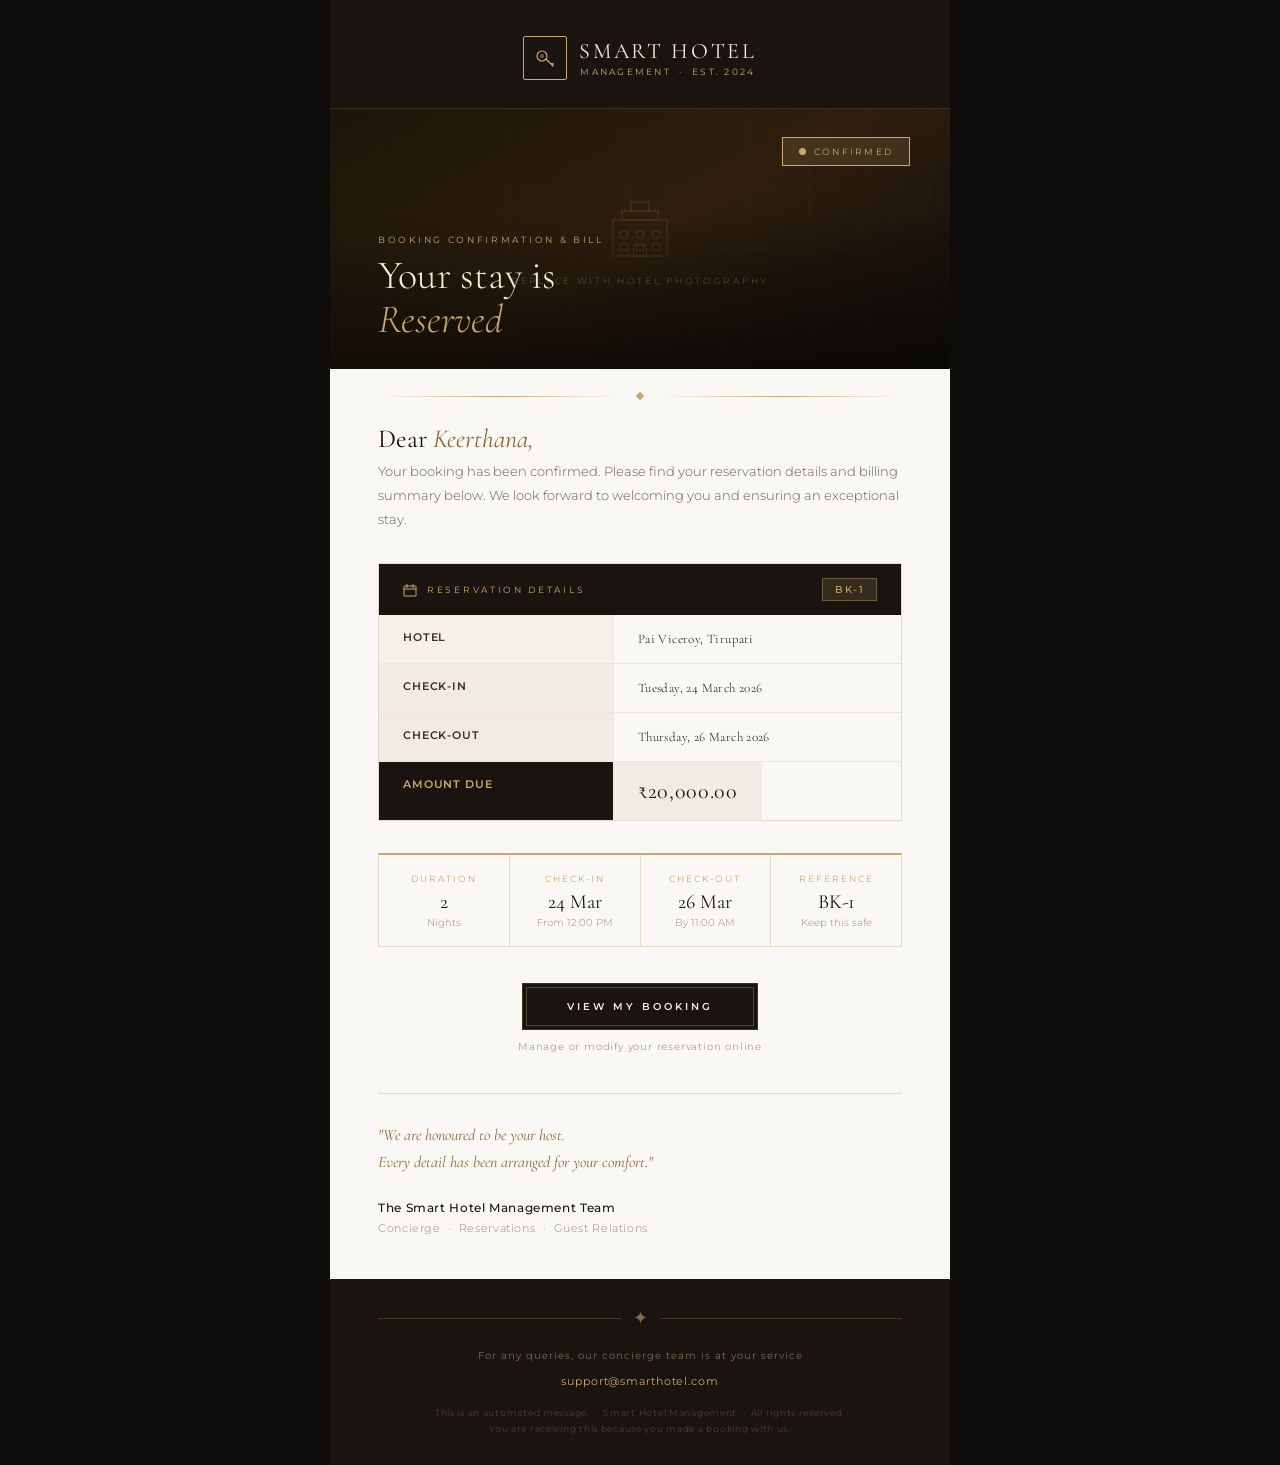
==== smart_hotel_booking_confirmation.html @ 5f77f070 "Initial commit: smart hotel management project" ====
<!DOCTYPE html>
<html lang="en">
<head>
  <meta charset="UTF-8" />
  <meta name="viewport" content="width=device-width, initial-scale=1.0"/>
  <title>Booking Confirmation – Smart Hotel</title>
  <link href="https://fonts.googleapis.com/css2?family=Cormorant+Garamond:ital,wght@0,300;0,400;0,600;1,300;1,400&family=Montserrat:wght@300;400;500;600&display=swap" rel="stylesheet"/>
  <style>
    * { margin: 0; padding: 0; box-sizing: border-box; }

    body {
      background-color: #0e0c0a;
      font-family: 'Montserrat', sans-serif;
      -webkit-font-smoothing: antialiased;
    }

    .email-wrapper {
      max-width: 620px;
      margin: 0 auto;
      background-color: #faf8f4;
    }

    /* ── HEADER ── */
    .header {
      background-color: #1a1410;
      padding: 36px 48px 28px;
      text-align: center;
      border-bottom: 1px solid #3a2f22;
    }

    .logo-container {
      display: inline-flex;
      align-items: center;
      gap: 12px;
    }

    .logo-icon {
      width: 44px; height: 44px;
      border: 1.5px solid #c9a96e;
      border-radius: 2px;
      display: flex; align-items: center; justify-content: center;
    }

    .logo-name {
      font-family: 'Cormorant Garamond', serif;
      font-size: 22px; font-weight: 400;
      color: #f5edd8; letter-spacing: 0.12em;
      text-transform: uppercase; line-height: 1;
    }

    .logo-tagline {
      font-size: 9px; letter-spacing: 0.25em;
      color: #c9a96e; text-transform: uppercase; margin-top: 4px;
    }

    /* ── HERO ── */
    .hero {
      position: relative; height: 260px; overflow: hidden;
    }

    .hero-bg {
      width: 100%; height: 100%;
      background: linear-gradient(150deg, #1c1508 0%, #2e1f0e 50%, #0e0c0a 100%);
      position: relative;
    }

    .hero-bg::before {
      content: '';
      position: absolute; inset: 0;
      background-image:
        repeating-linear-gradient(0deg, transparent, transparent 59px, rgba(201,169,110,0.06) 60px),
        repeating-linear-gradient(90deg, transparent, transparent 59px, rgba(201,169,110,0.06) 60px);
    }

    .hero-overlay {
      position: absolute; inset: 0;
      background: linear-gradient(to top, rgba(10,8,5,0.8) 0%, transparent 60%);
    }

    .hero-image-placeholder {
      position: absolute; inset: 0;
      display: flex; flex-direction: column;
      align-items: center; justify-content: center; gap: 10px;
    }

    .hero-image-label {
      font-size: 9px; letter-spacing: 0.3em;
      color: #c9a96e; text-transform: uppercase; opacity: 0.5;
    }

    /* Success badge */
    .hero-badge {
      position: absolute;
      top: 28px; right: 40px;
      background: rgba(201,169,110,0.15);
      border: 1px solid #c9a96e;
      padding: 8px 16px;
      display: flex; align-items: center; gap: 8px;
    }

    .badge-dot {
      width: 7px; height: 7px;
      background: #c9a96e; border-radius: 50%;
    }

    .badge-text {
      font-size: 9px; letter-spacing: 0.25em;
      color: #c9a96e; text-transform: uppercase;
    }

    .hero-content {
      position: absolute;
      bottom: 28px; left: 48px; right: 48px;
    }

    .hero-eyebrow {
      font-size: 9px; letter-spacing: 0.3em;
      color: #c9a96e; text-transform: uppercase; margin-bottom: 8px;
    }

    .hero-title {
      font-family: 'Cormorant Garamond', serif;
      font-size: 40px; font-weight: 300;
      color: #f5edd8; line-height: 1.1;
    }

    .hero-title em { font-style: italic; color: #c9a96e; }

    /* ── GOLD RULE ── */
    .gold-rule {
      display: flex; align-items: center;
      padding: 24px 48px; background: #faf8f4;
    }

    .gold-rule::before, .gold-rule::after {
      content: ''; flex: 1; height: 1px;
      background: linear-gradient(to right, transparent, #c9a96e, transparent);
    }

    .gold-rule-diamond {
      width: 6px; height: 6px;
      background: #c9a96e; transform: rotate(45deg); margin: 0 16px;
    }

    /* ── BODY ── */
    .body-content {
      background: #faf8f4;
      padding: 0 48px 40px;
    }

    .salutation {
      font-family: 'Cormorant Garamond', serif;
      font-size: 26px; font-weight: 400; color: #1a1410; margin-bottom: 6px;
    }

    .salutation span { font-style: italic; color: #8b6a3e; }

    .intro-text {
      font-size: 12.5px; font-weight: 300;
      color: #6b5b4e; line-height: 1.9; margin-bottom: 32px;
    }

    /* ── BOOKING DETAILS CARD ── */
    .booking-card {
      border: 1px solid #e2d9c8;
      margin-bottom: 32px;
      overflow: hidden;
    }

    .booking-card-header {
      background: #1a1410;
      padding: 14px 24px;
      display: flex; align-items: center; gap: 10px;
    }

    .booking-card-header-title {
      font-size: 9px; letter-spacing: 0.3em;
      color: #c9a96e; text-transform: uppercase;
    }

    .booking-ref-badge {
      margin-left: auto;
      background: rgba(201,169,110,0.15);
      border: 1px solid rgba(201,169,110,0.4);
      padding: 4px 12px;
      font-size: 10px; letter-spacing: 0.15em;
      color: #c9a96e; font-weight: 500;
    }

    .booking-row {
      display: flex;
      border-bottom: 1px solid #ede7da;
    }

    .booking-row:last-child { border-bottom: none; }

    .booking-label {
      width: 45%;
      padding: 16px 24px;
      font-size: 10.5px; font-weight: 600;
      color: #3a2f22; letter-spacing: 0.08em;
      text-transform: uppercase;
      border-right: 1px solid #ede7da;
      background: #f5f0e8;
    }

    .booking-value {
      padding: 16px 24px;
      font-size: 13px; font-weight: 300;
      color: #1a1410;
      font-family: 'Cormorant Garamond', serif;
      letter-spacing: 0.03em;
      display: flex; align-items: center;
    }

    /* Date row special styling */
    .date-range-row {
      background: #faf8f4;
    }

    .date-range-row .booking-label { background: #f0ece3; }

    /* Total row */
    .total-row .booking-label {
      background: #1a1410;
      color: #c9a96e;
    }

    .total-row .booking-value {
      background: #f0ece3;
      font-family: 'Cormorant Garamond', serif;
      font-size: 22px; font-weight: 400;
      color: #1a1410;
    }

    /* ── STAY SUMMARY STRIP ── */
    .stay-strip {
      display: flex;
      border: 1px solid #e2d9c8;
      border-top: 2px solid #c9a96e;
      margin-bottom: 36px;
    }

    .stay-item {
      flex: 1;
      padding: 18px 16px;
      text-align: center;
      border-right: 1px solid #e2d9c8;
    }

    .stay-item:last-child { border-right: none; }

    .stay-item-label {
      font-size: 9px; letter-spacing: 0.22em;
      color: #c9a96e; text-transform: uppercase;
      margin-bottom: 6px;
    }

    .stay-item-value {
      font-family: 'Cormorant Garamond', serif;
      font-size: 20px; font-weight: 400; color: #1a1410;
    }

    .stay-item-sub {
      font-size: 9.5px; color: #9a8878;
      margin-top: 3px; font-weight: 300;
    }

    /* ── CTA ── */
    .cta-section { text-align: center; margin-bottom: 40px; }

    .cta-button {
      display: inline-block;
      background: #1a1410; color: #f5edd8;
      font-family: 'Montserrat', sans-serif;
      font-size: 10px; font-weight: 600;
      letter-spacing: 0.3em; text-transform: uppercase;
      padding: 16px 44px; text-decoration: none;
      border: 1px solid #3a2f22; position: relative;
    }

    .cta-button::before {
      content: ''; position: absolute; inset: 3px;
      border: 1px solid rgba(201,169,110,0.35);
    }

    .cta-sub {
      margin-top: 10px; font-size: 10px;
      color: #b0a090; letter-spacing: 0.08em;
    }

    /* ── CLOSING ── */
    .closing {
      border-top: 1px solid #e2d9c8; padding-top: 28px;
    }

    .closing-text {
      font-family: 'Cormorant Garamond', serif;
      font-size: 16px; font-style: italic;
      color: #8b6a3e; margin-bottom: 20px; line-height: 1.7;
    }

    .signature {
      font-size: 10.5px; color: #9a8878;
      font-weight: 300; letter-spacing: 0.06em; line-height: 1.8;
    }

    .signature strong {
      color: #1a1410; font-weight: 500;
      display: block; font-size: 12px; margin-bottom: 2px;
    }

    /* ── FOOTER ── */
    .footer {
      background: #1a1410; padding: 28px 48px; text-align: center;
    }

    .footer-divider {
      display: flex; align-items: center; margin-bottom: 20px;
    }

    .footer-divider::before, .footer-divider::after {
      content: ''; flex: 1; height: 1px;
      background: rgba(201,169,110,0.25);
    }

    .footer-ornament {
      font-family: 'Cormorant Garamond', serif;
      color: #c9a96e; font-size: 18px; margin: 0 12px; opacity: 0.6;
    }

    .footer-support {
      font-size: 10px; color: #7a6a5a;
      letter-spacing: 0.1em; margin-bottom: 8px;
    }

    .footer-email {
      font-size: 11px; color: #c9a96e;
      letter-spacing: 0.08em; text-decoration: none;
    }

    .footer-legal {
      margin-top: 16px; font-size: 9px;
      color: #4a3f35; letter-spacing: 0.08em; line-height: 1.8;
    }
  </style>
</head>
<body>
<div class="email-wrapper">

  <!-- HEADER -->
  <div class="header">
    <div class="logo-container">
      <div class="logo-icon">
        <svg width="22" height="22" viewBox="0 0 22 22" fill="none" xmlns="http://www.w3.org/2000/svg">
          <circle cx="8" cy="9" r="5" stroke="#c9a96e" stroke-width="1.2"/>
          <circle cx="8" cy="9" r="2" fill="#c9a96e" opacity="0.5"/>
          <path d="M12 12L19 19M19 19L16.5 16.5M19 19V16.5H16.5" stroke="#c9a96e" stroke-width="1.2" stroke-linecap="round" stroke-linejoin="round"/>
        </svg>
      </div>
      <div class="logo-text">
        <div class="logo-name">Smart Hotel</div>
        <div class="logo-tagline">Management &nbsp;·&nbsp; Est. 2024</div>
      </div>
    </div>
  </div>

  <!-- HERO -->
  <div class="hero">
    <div class="hero-bg">
      <div class="hero-image-placeholder">
        <!-- Replace this SVG with <img src="your-hotel-photo.jpg" style="width:100%;height:100%;object-fit:cover;"> -->
        <svg width="72" height="72" viewBox="0 0 80 80" fill="none" xmlns="http://www.w3.org/2000/svg" style="opacity:0.18;">
          <rect x="10" y="30" width="60" height="40" stroke="#c9a96e" stroke-width="1.2"/>
          <rect x="20" y="20" width="40" height="10" stroke="#c9a96e" stroke-width="1.2"/>
          <rect x="30" y="10" width="20" height="10" stroke="#c9a96e" stroke-width="1.2"/>
          <rect x="18" y="42" width="8" height="8" stroke="#c9a96e" stroke-width="1"/>
          <rect x="36" y="42" width="8" height="8" stroke="#c9a96e" stroke-width="1"/>
          <rect x="54" y="42" width="8" height="8" stroke="#c9a96e" stroke-width="1"/>
          <rect x="18" y="56" width="8" height="8" stroke="#c9a96e" stroke-width="1"/>
          <rect x="36" y="56" width="8" height="8" stroke="#c9a96e" stroke-width="1"/>
          <rect x="54" y="56" width="8" height="8" stroke="#c9a96e" stroke-width="1"/>
          <rect x="33" y="58" width="14" height="12" stroke="#c9a96e" stroke-width="1.2"/>
        </svg>
        <span class="hero-image-label">Replace with hotel photography</span>
      </div>
    </div>
    <div class="hero-overlay"></div>

    <!-- Success badge -->
    <div class="hero-badge">
      <div class="badge-dot"></div>
      <div class="badge-text">Confirmed</div>
    </div>

    <div class="hero-content">
      <div class="hero-eyebrow">Booking Confirmation &amp; Bill</div>
      <div class="hero-title">Your stay is<br/><em>Reserved</em></div>
    </div>
  </div>

  <!-- GOLD RULE -->
  <div class="gold-rule">
    <div class="gold-rule-diamond"></div>
  </div>

  <!-- BODY -->
  <div class="body-content">

    <div class="salutation">Dear <span>Keerthana,</span></div>
    <p class="intro-text">
      Your booking has been confirmed. Please find your reservation details and
      billing summary below. We look forward to welcoming you and ensuring an
      exceptional stay.
    </p>

    <!-- Booking Details Card -->
    <div class="booking-card">
      <div class="booking-card-header">
        <svg width="14" height="14" viewBox="0 0 14 14" fill="none">
          <rect x="1" y="3" width="12" height="10" rx="0.5" stroke="#c9a96e" stroke-width="1"/>
          <path d="M1 6h12" stroke="#c9a96e" stroke-width="1"/>
          <path d="M4 1.5v3M10 1.5v3" stroke="#c9a96e" stroke-width="1" stroke-linecap="round"/>
        </svg>
        <span class="booking-card-header-title">Reservation Details</span>
        <span class="booking-ref-badge">BK-1</span>
      </div>

      <div class="booking-row">
        <div class="booking-label">Hotel</div>
        <div class="booking-value">Pai Viceroy, Tirupati</div>
      </div>

      <div class="booking-row date-range-row">
        <div class="booking-label">Check-in</div>
        <div class="booking-value">
          <span>Tuesday, 24 March 2026</span>
        </div>
      </div>

      <div class="booking-row date-range-row">
        <div class="booking-label">Check-out</div>
        <div class="booking-value">Thursday, 26 March 2026</div>
      </div>

      <div class="booking-row total-row">
        <div class="booking-label">Amount Due</div>
        <div class="booking-value">₹20,000.00</div>
      </div>
    </div>

    <!-- Stay Summary Strip -->
    <div class="stay-strip">
      <div class="stay-item">
        <div class="stay-item-label">Duration</div>
        <div class="stay-item-value">2</div>
        <div class="stay-item-sub">Nights</div>
      </div>
      <div class="stay-item">
        <div class="stay-item-label">Check-in</div>
        <div class="stay-item-value">24 Mar</div>
        <div class="stay-item-sub">From 12:00 PM</div>
      </div>
      <div class="stay-item">
        <div class="stay-item-label">Check-out</div>
        <div class="stay-item-value">26 Mar</div>
        <div class="stay-item-sub">By 11:00 AM</div>
      </div>
      <div class="stay-item">
        <div class="stay-item-label">Reference</div>
        <div class="stay-item-value">BK-1</div>
        <div class="stay-item-sub">Keep this safe</div>
      </div>
    </div>

    <!-- CTA -->
    <div class="cta-section">
      <a href="#" class="cta-button">View My Booking</a>
      <div class="cta-sub">Manage or modify your reservation online</div>
    </div>

    <!-- Closing -->
    <div class="closing">
      <div class="closing-text">
        "We are honoured to be your host.<br/>
        Every detail has been arranged for your comfort."
      </div>
      <div class="signature">
        <strong>The Smart Hotel Management Team</strong>
        Concierge &nbsp;·&nbsp; Reservations &nbsp;·&nbsp; Guest Relations
      </div>
    </div>

  </div>

  <!-- FOOTER -->
  <div class="footer">
    <div class="footer-divider">
      <div class="footer-ornament">✦</div>
    </div>
    <div class="footer-support">For any queries, our concierge team is at your service</div>
    <a href="mailto:support@smarthotel.com" class="footer-email">support@smarthotel.com</a>
    <div class="footer-legal">
      This is an automated message. &nbsp;·&nbsp; Smart Hotel Management &nbsp;·&nbsp; All rights reserved.<br/>
      You are receiving this because you made a booking with us.
    </div>
  </div>

</div>
</body>
</html>
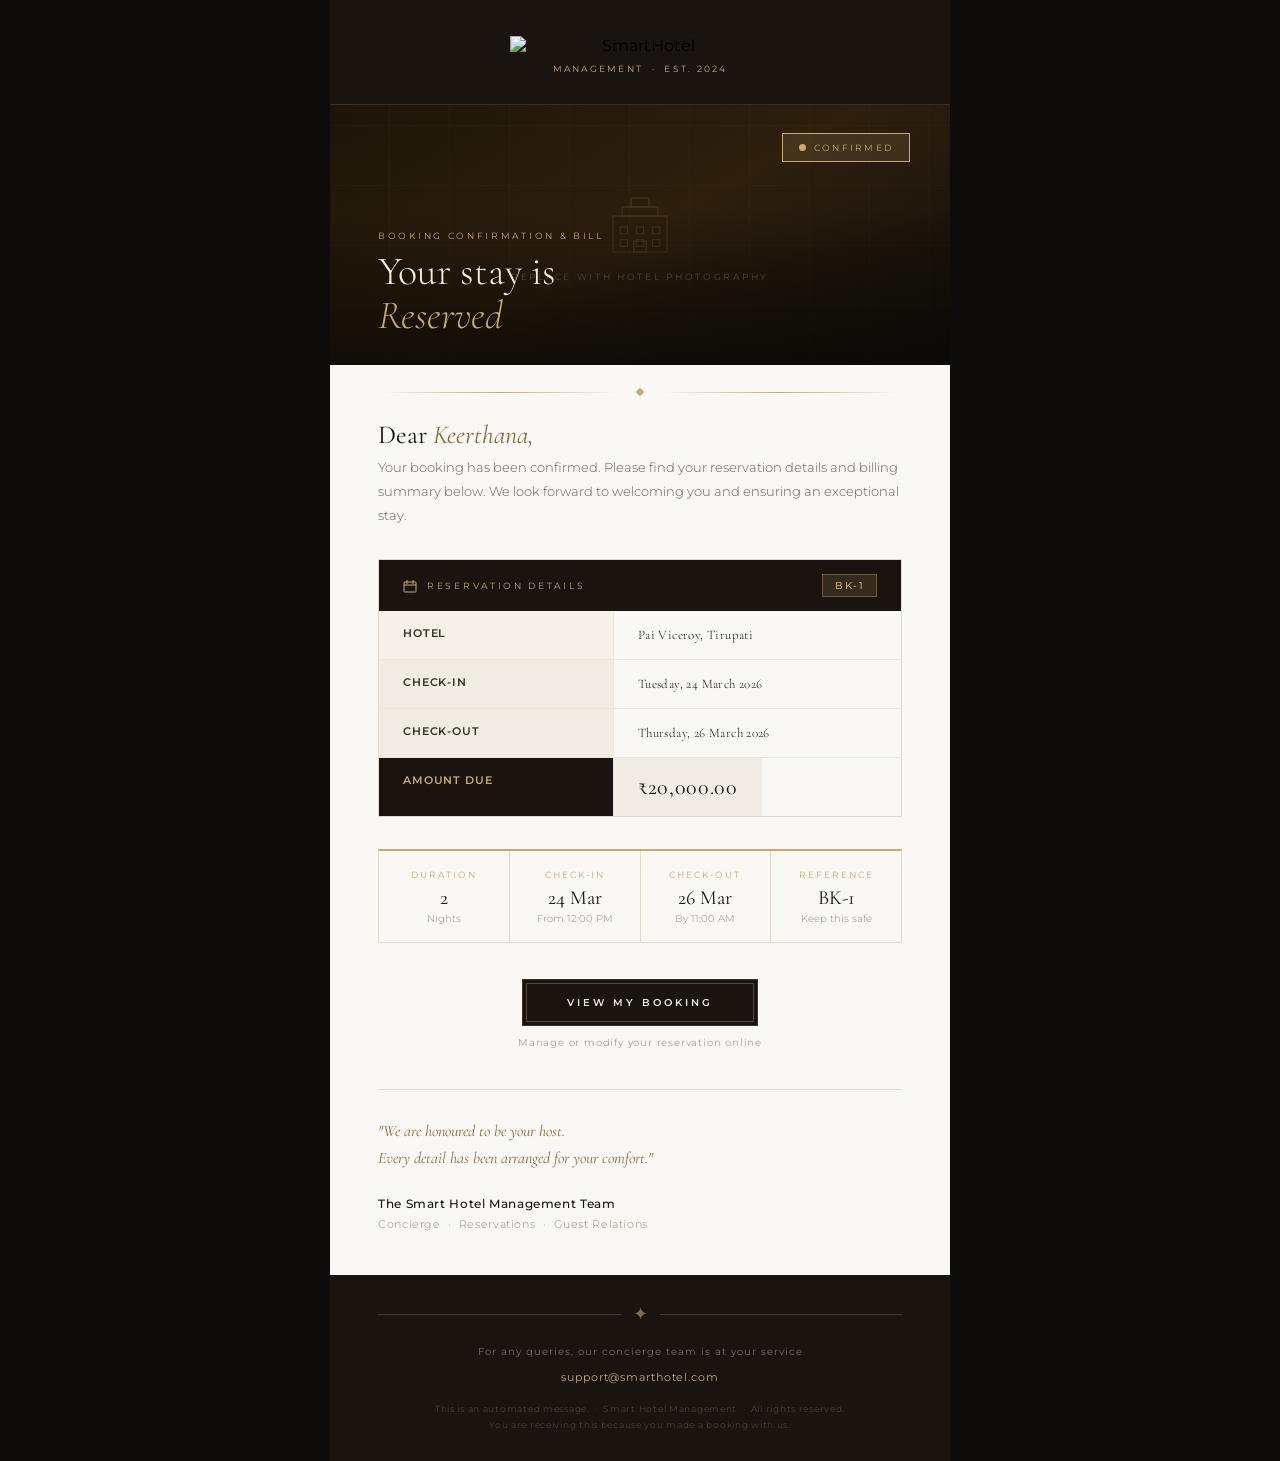
==== commit 09ad020e: "Add unified SmartHotel branding assets and align booking tests. Introduces a polished app icon and r" ====
--- a/smart_hotel_booking_confirmation.html
+++ b/smart_hotel_booking_confirmation.html
@@ -29,28 +29,21 @@
     }
 
     .logo-container {
-      display: inline-flex;
-      align-items: center;
-      gap: 12px;
-    }
-
-    .logo-icon {
-      width: 44px; height: 44px;
-      border: 1.5px solid #c9a96e;
-      border-radius: 2px;
-      display: flex; align-items: center; justify-content: center;
-    }
-
-    .logo-name {
-      font-family: 'Cormorant Garamond', serif;
-      font-size: 22px; font-weight: 400;
-      color: #f5edd8; letter-spacing: 0.12em;
-      text-transform: uppercase; line-height: 1;
+      display: inline-block;
+      text-align: center;
+    }
+
+    .logo-wordmark {
+      width: 260px;
+      max-width: 100%;
+      height: auto;
+      display: block;
+      margin: 0 auto;
     }
 
     .logo-tagline {
       font-size: 9px; letter-spacing: 0.25em;
-      color: #c9a96e; text-transform: uppercase; margin-top: 4px;
+      color: #c9a96e; text-transform: uppercase; margin-top: 8px;
     }
 
     /* ── HERO ── */
@@ -351,17 +344,8 @@
   <!-- HEADER -->
   <div class="header">
     <div class="logo-container">
-      <div class="logo-icon">
-        <svg width="22" height="22" viewBox="0 0 22 22" fill="none" xmlns="http://www.w3.org/2000/svg">
-          <circle cx="8" cy="9" r="5" stroke="#c9a96e" stroke-width="1.2"/>
-          <circle cx="8" cy="9" r="2" fill="#c9a96e" opacity="0.5"/>
-          <path d="M12 12L19 19M19 19L16.5 16.5M19 19V16.5H16.5" stroke="#c9a96e" stroke-width="1.2" stroke-linecap="round" stroke-linejoin="round"/>
-        </svg>
-      </div>
-      <div class="logo-text">
-        <div class="logo-name">Smart Hotel</div>
-        <div class="logo-tagline">Management &nbsp;·&nbsp; Est. 2024</div>
-      </div>
+      <img src="/logo-wordmark.svg" alt="SmartHotel" class="logo-wordmark"/>
+      <div class="logo-tagline">Management &nbsp;·&nbsp; Est. 2024</div>
     </div>
   </div>
 
